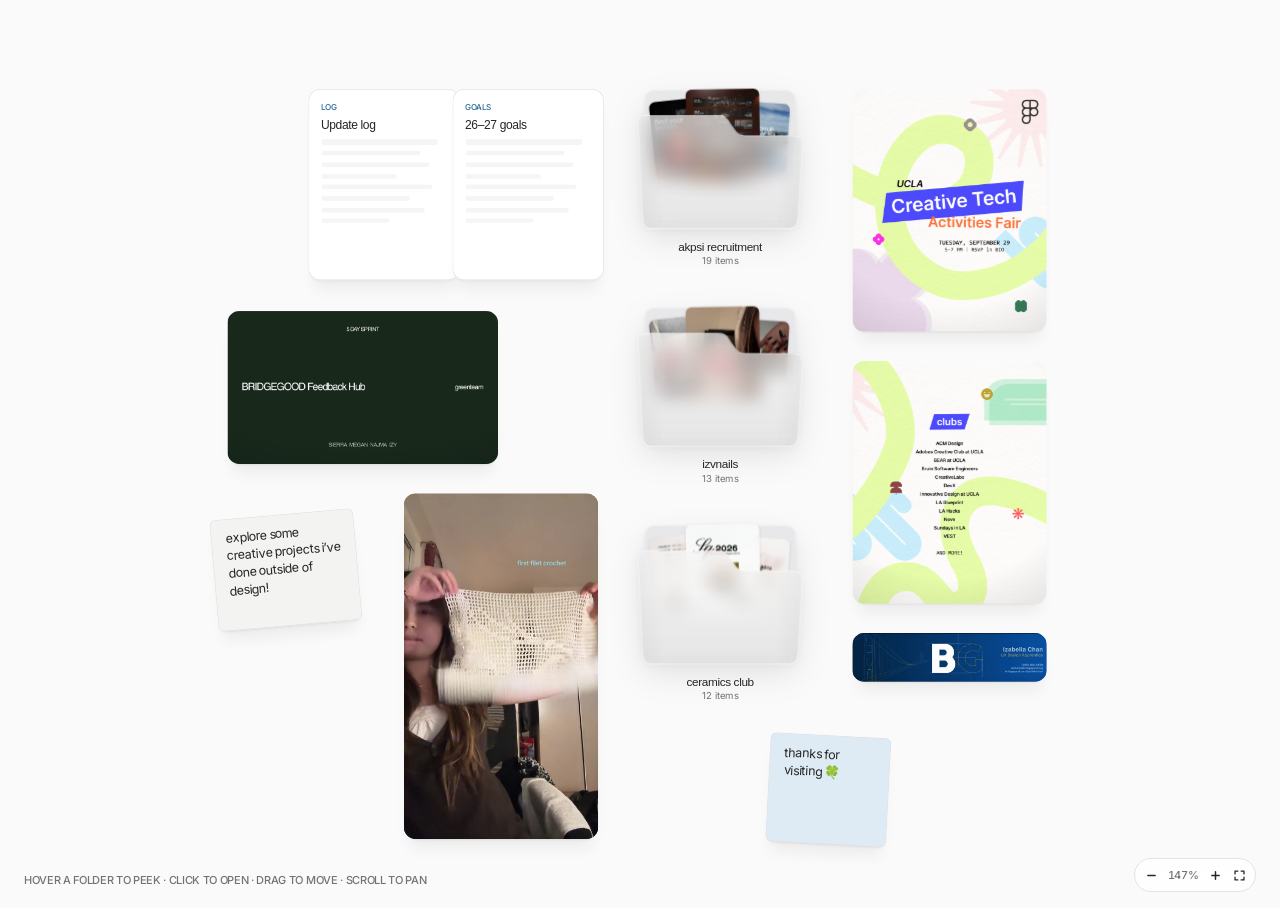
==== playground/index.html @ 8516d8b4 "Rebuild portfolio as a static site Replaces the early Framer export with the current site that's liv" ====
<!doctype html>
<html lang="en">
<head>
<script>if (new URLSearchParams(location.search).has('embed')) document.documentElement.classList.add('embed');</script>
<meta charset="utf-8">
<meta name="viewport" content="width=device-width, initial-scale=1">
<title>izabella chan</title>
<meta name="claude:viewport-fit-sides" content="cover">
<link rel="preconnect" href="https://fonts.googleapis.com">
<link rel="preconnect" href="https://fonts.gstatic.com" crossorigin>
<link rel="stylesheet" href="https://fonts.googleapis.com/css2?family=Inter:wght@400;500;700&display=swap">
<style>
/* Styled with the izy design system: tokens below mirror izy's tokens.json. */
/* Layout: one full-window app. Layers stack: canvas → folder board → detail / document. Chrome floats on top. */
:root{
  /* izy colour tokens */
  --canvas:#FAFAFA; --surface:#FFFFFF; --surface-sunken:#F5F5F5; --surface-tag:#F3F3F1; --surface-inverse:#343434;
  --line-c:#E2E2E2; --line-strong:#8C8C8C;
  --text-strong:#262626; --text:#656565; --text-muted:#737373; --text-on-inverse:#FFFFFF;
  --accent-c:#6BADDB; --accent-tint-solid:#DFEBF4; --accent-text:#276A9B; --focus:#276A9B;
  /* izy spacing & radius */
  --radius-xs:4px; --radius-sm:8px; --radius-md:12px; --radius-lg:20px; --radius-full:999px;
  /* izy shadows */
  --shadow-sm:0 1px 2px 0 rgba(0,0,0,.25);
  --shadow-float:0 0.6px 0.6px -1.25px rgba(0,0,0,.18),0 2.29px 2.29px -2.5px rgba(0,0,0,.16),0 10px 10px -3.75px rgba(0,0,0,.06);
  /* izy type families */
  --font-display:"Helvetica Neue",Helvetica,Arial,sans-serif;
  --font-text:Inter,system-ui,-apple-system,"Segoe UI",sans-serif;

  /* the page's own names, now pointing at izy tokens */
  --bg:var(--canvas); --board:var(--canvas); --paper:var(--surface); --ink:var(--text-strong); --muted:var(--text-muted); --line:var(--line-c);
  --detail:var(--surface-sunken); --chrome:rgba(255,255,255,.82); --chrome-line:var(--line-c);
  --pill:var(--surface-inverse); --pill-ink:var(--text-on-inverse); --accent:var(--focus);
  --sticky-pink:var(--accent-tint-solid); --sticky-orange:var(--surface-tag); --sticky-ink:var(--text-strong);
  --shadow:var(--shadow-float);
  --shadow-lift:var(--shadow-sm),var(--shadow-float);
  --f-ui:var(--font-text);
  --f-mono:var(--font-text);
  --f-read:var(--font-text);
}
:root{color-scheme:light}

html,body{height:100%}
body{background:var(--bg);color:var(--ink);font-family:var(--f-ui);overflow:hidden;-webkit-font-smoothing:antialiased;letter-spacing:-0.03em}
button{font:inherit;letter-spacing:-0.03em;color:inherit;background:none;border:0;padding:0;cursor:pointer}
:focus-visible{outline:2px solid var(--focus);outline-offset:2px}
#app{position:relative;height:100%;overflow:hidden;user-select:none;-webkit-user-select:none}
.layer{position:absolute;inset:0;transition:opacity .38s cubic-bezier(.22,1,.36,1),transform .5s cubic-bezier(.22,1,.36,1),filter .38s}
.layer.recede{opacity:0;transform:scale(.985);pointer-events:none}
.layer.zoomed{opacity:0;transform:scale(1.06);filter:blur(2px);pointer-events:none}

/* ---------- Chrome ---------- */
.chrome{position:absolute;z-index:60;top:calc(16px + env(safe-area-inset-top,0px));left:max(16px,env(safe-area-inset-left,0px));display:flex;align-items:center;gap:8px;pointer-events:none}
.chrome > *{pointer-events:auto}
.back{width:0;height:32px;border-radius:var(--radius-full);background:var(--chrome);border:.5px solid var(--chrome-line);display:grid;place-items:center;opacity:0;overflow:hidden;transition:width .35s cubic-bezier(.22,1,.36,1),opacity .25s,margin .35s;backdrop-filter:blur(10px);-webkit-backdrop-filter:blur(10px);margin-right:-8px}
.back.on{width:32px;opacity:1;margin-right:0}
.back svg{width:14px;height:14px;flex:none}
.crumbs{height:32px;display:flex;align-items:center;gap:8px;padding:0 12px;border-radius:var(--radius-full);background:var(--chrome);border:.5px solid var(--chrome-line);backdrop-filter:blur(10px);-webkit-backdrop-filter:blur(10px);font:500 12px/1.3 var(--font-text);letter-spacing:-0.03em;color:var(--muted);white-space:nowrap;max-width:calc(100vw - 120px);overflow:hidden}
.crumbs[hidden]{display:none}
.crumbs b{color:var(--ink);font-weight:500}
.crumbs .crumb{letter-spacing:-0.03em;color:var(--muted);padding:2px 4px;margin:0 -4px;border-radius:var(--radius-full);cursor:pointer}
.crumbs .crumb:hover{color:var(--ink);background:var(--surface-sunken)}
.crumbs i{font-style:normal;opacity:.5}
.tag{position:absolute;z-index:60;top:calc(16px + env(safe-area-inset-top,0px));right:max(16px,env(safe-area-inset-right,0px));height:24px;padding:0 12px;display:flex;align-items:center;border-radius:var(--radius-full);background:var(--chrome);border:.5px solid var(--chrome-line);font:500 11px/1.2 var(--font-text);letter-spacing:-0.03em;text-transform:uppercase;color:var(--accent-text);transition:opacity .3s,transform .4s cubic-bezier(.22,1,.36,1)}
.tag.off{opacity:0;transform:translateY(-6px)}
.tag{display:none}

/* ---------- Canvas ---------- */
#canvas{z-index:1;cursor:default;touch-action:none;background:var(--bg)}
#canvas.panning{cursor:grabbing}
#world{position:absolute;left:0;top:0;transform-origin:0 0}
.item{position:absolute;cursor:pointer;transition:opacity .3s,filter .3s}
.item > .body{width:100%;height:100%;transition:transform .35s cubic-bezier(.22,1,.36,1),box-shadow .35s}
.item:hover > .body{transform:translateY(-2px)}
.item.dim{opacity:.28;filter:saturate(.4)}
.item.dragging{z-index:20;cursor:grabbing}
.item.dragging > .body{transform:scale(1.04);box-shadow:var(--shadow-lift)}

.sticky .body{padding:8px 10px;font:400 8.5px/1.4 var(--font-text);color:var(--sticky-ink);box-shadow:var(--shadow), inset 0 0 0 .5px var(--line);border-radius:var(--radius-xs);outline:none;overflow:hidden;letter-spacing:-0.03em}
.sticky.pink .body{background:var(--sticky-pink)}
.sticky.orange .body{background:var(--sticky-orange)}
.sticky .body[contenteditable="true"]{cursor:text;user-select:text;-webkit-user-select:text;box-shadow:0 0 0 2px var(--focus),var(--shadow)}

.doccard{background:var(--paper);border-radius:var(--radius-sm);box-shadow:var(--shadow), inset 0 0 0 .5px var(--line);padding:.9em .85em;display:flex;flex-direction:column;gap:.45em;overflow:hidden}
.doccard .k{font:500 .55em/1.2 var(--font-text);letter-spacing:-0.03em;text-transform:uppercase;color:var(--accent-text)}
.doccard .t{font:400 .82em/1.2 var(--font-display);letter-spacing:-.02em;color:var(--text-strong)}
.doccard .ln{height:.32em;border-radius:1px;background:var(--surface-sunken)}
.item.doc{font-size:10px}

.artbox{position:relative;overflow:hidden;border-radius:var(--radius-sm);box-shadow:var(--shadow)}
.artbox::after{content:"";position:absolute;inset:0;background:radial-gradient(120% 90% at 50% 40%,transparent 55%,rgba(0,0,0,.18));pointer-events:none}
.artbox .fn{position:absolute;left:6px;bottom:5px;z-index:1;font:500 8px/1 var(--font-text);color:rgba(255,255,255,.9);letter-spacing:-0.03em;opacity:0;transition:opacity .25s;text-shadow:0 1px 2px rgba(0,0,0,.4)}
.artbox:hover .fn{opacity:1}
.artbox video{position:absolute;inset:0;width:100%;height:100%;object-fit:cover;display:block}
.d-img video{z-index:2}
.artbox.ph::after{display:none}
.artbox.ph{box-shadow:var(--shadow), inset 0 0 0 .5px var(--line)}
.artbox.ph .fn{opacity:1;color:var(--text-muted);text-shadow:none;font-size:11px;left:12px;bottom:10px}

/* Folder = the reference glass folder, in light grey: back panel, three papers, frosted front with a tab on the left; name underneath */
.folder{--folder-back:#E8E8EA;--folder-glass:rgba(247,247,248,.55)}
.folder .body{position:relative}
.folder .f-icon{position:absolute;left:0;top:0;width:112px;height:95px;filter:drop-shadow(0 8px 10px rgba(0,0,0,.10)) drop-shadow(0 1px 2px rgba(0,0,0,.06))}
.folder .f-back{position:absolute;left:5px;width:102px;top:1px;height:88px;border-radius:6px;background:var(--folder-back)}
.folder .f-paper{position:absolute;border-radius:4px;transition:transform .45s cubic-bezier(.34,1.4,.64,1),translate .45s cubic-bezier(.34,1.4,.64,1)}
.folder .f-sheet{background:#fff linear-gradient(#DADADA,#DADADA) 7px 9px/62% 4px no-repeat;box-shadow:0 1px 2px rgba(0,0,0,.06)}
.folder .f-sheet::after{content:"";position:absolute;left:7px;right:9px;top:20px;height:26px;background:repeating-linear-gradient(#E4E4E4 0 2px,transparent 2px 6px)}
.folder .s1{left:10px;top:7px;width:42px;height:68px;transform:rotate(-6deg)}
.folder .s2{left:33px;top:0;width:50px;height:74px;transform:rotate(-1deg)}
.folder .s3{left:64px;top:9px;width:38px;height:66px;transform:rotate(4deg)}
.folder .f-photo{box-shadow:0 1px 2px rgba(0,0,0,.12)}
.folder .f-front{position:absolute;left:0;top:18px;width:112px;height:77px;background:linear-gradient(90deg,rgba(0,0,0,.04),transparent 16%,transparent 84%,rgba(0,0,0,.04)),linear-gradient(180deg,rgba(255,255,255,.28),transparent 35%,rgba(0,0,0,.05)),var(--folder-glass);-webkit-backdrop-filter:blur(6px);backdrop-filter:blur(6px);clip-path:path('M5 0H55C59 0 61 2 63 6L66 10C68 13 70 14 74 14H106Q112 14 112 20L109 71Q108.6 77 103 77H9Q3.6 77 3.3 71L0 6Q0 0 5 0Z')}
.folder .f-edge{position:absolute;left:0;top:18px;width:112px;height:77px;pointer-events:none;overflow:visible}
.folder .f-name{position:absolute;left:-8px;right:-8px;top:103px;text-align:center;font:500 8px/1.25 var(--font-text);letter-spacing:-0.03em;color:var(--text-strong)}
.folder .f-sub{display:block;font-weight:400;font-size:6.5px;color:var(--text-muted)}
.folder:hover .f-paper,.folder.open .f-paper{translate:0 -5px}
.folder:hover .s2,.folder.open .s2{translate:0 -8px}
/* front flap tips forward from its bottom edge */
.folder .f-front,.folder .f-edge{transform-origin:50% 100%;transform:perspective(220px) rotateX(0deg);transition:transform .45s cubic-bezier(.34,1.3,.64,1)}
.folder:hover .f-front,.folder:hover .f-edge,.folder.open .f-front,.folder.open .f-edge{transform:perspective(220px) rotateX(-16deg)}

#fan{position:absolute;left:0;top:0;pointer-events:none}
.fan-item{position:absolute;pointer-events:auto;cursor:pointer}
.fan-item.doc{font-size:7.5px}
.notecard{background:var(--paper);border-radius:var(--radius-sm);box-shadow:var(--shadow), inset 0 0 0 .5px var(--line);padding:.7em .75em;font:400 .72em/1.4 var(--font-text);color:var(--text);display:flex;gap:.5em;overflow:hidden;letter-spacing:-0.03em}
.notecard::before{content:"";flex:none;width:.5em;height:.5em;border-radius:50%;background:var(--accent-c);margin-top:.3em}
.fan-item.note{font-size:9px}

.ctl{position:absolute;z-index:5;right:max(16px,env(safe-area-inset-right,0px));bottom:calc(16px + env(safe-area-inset-bottom,0px));display:flex;gap:8px;transition:opacity .3s,transform .4s cubic-bezier(.22,1,.36,1)}
.ctl.off{opacity:0;transform:translateY(10px);pointer-events:none}
.ctl .grp{display:flex;align-items:center;height:32px;border-radius:var(--radius-full);background:var(--chrome);border:.5px solid var(--chrome-line);backdrop-filter:blur(10px);-webkit-backdrop-filter:blur(10px);padding:0 4px}
.ctl button{height:24px;min-width:24px;border-radius:var(--radius-full);display:grid;place-items:center;font-size:12px;color:var(--ink)}
.ctl button:hover{background:var(--surface-sunken)}
.ctl .pct{font:500 11px/1 var(--font-text);font-variant-numeric:tabular-nums;min-width:40px;text-align:center;color:var(--muted);letter-spacing:-0.03em}
.ctl svg{width:13px;height:13px}
.hint{position:absolute;z-index:5;left:max(16px,env(safe-area-inset-left,0px));bottom:calc(20px + env(safe-area-inset-bottom,0px));font:500 11px/1.4 var(--font-text);color:var(--text-muted);letter-spacing:-0.03em;text-transform:uppercase;transition:opacity .3s;max-width:calc(100% - 200px)}
.hint.off{opacity:0}
#bfName{font-family:var(--font-text);color:var(--accent-text);visibility:hidden;letter-spacing:-0.03em}

/* ---------- Board ---------- */
#board{z-index:2;background:transparent}
#board.solid{background:var(--board)}
.board-scroll{position:absolute;inset:0;overflow-y:auto;overflow-x:hidden;padding:64px max(16px,env(safe-area-inset-right,0px)) 72px max(16px,env(safe-area-inset-left,0px))}
.board-grid{max-width:1060px;margin:0 auto;columns:150px;column-gap:16px}
.tile{break-inside:avoid;margin-bottom:16px;cursor:pointer;transform-origin:0 0}
.board-grid.pinned{columns:auto;display:flex;gap:16px;align-items:flex-start}
.bcol{flex:1 1 0;min-width:0}
.tile.img .artbox{width:100%;border-radius:var(--radius-md);transition:transform .35s cubic-bezier(.22,1,.36,1),box-shadow .35s}
.tile.img:hover .artbox{transform:translateY(-3px);box-shadow:var(--shadow-lift)}
.tile.doc .doccard{font-size:14px;aspect-ratio:3/4;border-radius:var(--radius-md);transition:transform .35s cubic-bezier(.22,1,.36,1),box-shadow .35s}
.tile.doc:hover .doccard{transform:translateY(-3px);box-shadow:var(--shadow-lift)}
.tile.note{font-size:15px;cursor:default}
.board-foot{position:absolute;left:0;right:0;bottom:0;display:flex;justify-content:space-between;gap:12px;padding:0 max(16px,env(safe-area-inset-right,0px)) calc(16px + env(safe-area-inset-bottom,0px)) max(16px,env(safe-area-inset-left,0px));font:500 11px/1.2 var(--font-text);letter-spacing:-0.03em;text-transform:uppercase;color:var(--muted);pointer-events:none}

/* ---------- Detail ---------- */
#detail,#doc{z-index:3}
#detail .bg{position:absolute;inset:0;background:var(--detail)}
.d-wrap{position:absolute;inset:0;overflow:auto;display:flex;justify-content:center;padding:80px max(16px,env(safe-area-inset-right,0px)) 120px max(16px,env(safe-area-inset-left,0px))}
.d-grid{display:grid;grid-template-columns:28px auto 200px;column-gap:32px;row-gap:24px;align-items:start;margin:auto 0}
.d-sw{grid-column:1;grid-row:1;display:flex;flex-direction:column;gap:12px;padding-top:2px}
.sw{width:24px;height:24px;border-radius:50%;box-shadow:inset 0 0 0 1px rgba(0,0,0,.08);transition:transform .25s cubic-bezier(.34,1.5,.64,1)}
.sw:hover{transform:scale(1.18)}
.d-img{grid-column:2;grid-row:1;border-radius:var(--radius-md);transition:transform .45s cubic-bezier(.22,1,.36,1);cursor:zoom-in}
.d-img.zoom{transform:scale(1.35);cursor:zoom-out;z-index:2}
.d-meta{grid-column:3;grid-row:1;display:flex;flex-direction:column;gap:12px;padding-top:2px}
.d-meta .l{font:500 11px/1.2 var(--font-text);letter-spacing:-0.03em;text-transform:uppercase;color:var(--accent-text);margin-bottom:4px}
.d-meta .v{font:400 12px/1.2 var(--font-text);font-variant-numeric:tabular-nums;color:var(--text);letter-spacing:-0.03em}
.d-text{grid-column:2;grid-row:2;font:400 16px/1.5 var(--font-display);color:var(--text);text-wrap:pretty}
.d-bar{position:absolute;left:50%;bottom:calc(24px + env(safe-area-inset-bottom,0px));transform:translateX(-50%);display:flex;gap:4px;padding:4px;border-radius:var(--radius-lg);background:var(--pill);color:var(--pill-ink);box-shadow:var(--shadow-sm),var(--shadow-float)}
.d-bar button{width:36px;height:32px;border-radius:var(--radius-full);display:grid;place-items:center}
.d-bar button:hover{background:rgba(255,255,255,.12)}
.d-bar button.on{background:rgba(255,255,255,.18)}
.d-bar svg{width:15px;height:15px}

/* ---------- Document ---------- */
#doc .sheet-bg{position:absolute;inset:0;background:var(--paper)}
.doc-scroll{position:absolute;inset:0;overflow-y:auto;padding:80px max(24px,env(safe-area-inset-right,0px)) 80px max(24px,env(safe-area-inset-left,0px));user-select:text;-webkit-user-select:text}
.doc-inner{max-width:560px;margin:0 auto}
.doc-inner.wide{max-width:960px}
.doc-slide{display:block;width:100%;height:auto;margin:0 0 16px;border-radius:var(--radius-sm);box-shadow:inset 0 0 0 .5px var(--line)}
.doc-inner h1{font:400 clamp(26px,3.5vw,32px)/1.2 var(--font-display);letter-spacing:-.04em;color:var(--text-strong);margin:0 0 12px;text-wrap:balance}
.doc-inner .intro{font:400 16px/1.5 var(--font-display);color:var(--text);max-width:62ch;margin:0 0 32px}
.doc-inner h3{font:400 20px/1.3 var(--font-display);letter-spacing:-.02em;color:var(--text-strong);margin:32px 0 12px}
.doc-inner p{font:400 14px/1.5 var(--font-text);color:var(--text);margin:0 0 12px;max-width:62ch;letter-spacing:-0.03em}
.checks{list-style:none;margin:0;padding:0;display:flex;flex-direction:column;gap:4px}
.checks li{display:flex;align-items:center;gap:12px;font:400 14px/1.5 var(--font-text);color:var(--text);cursor:default;padding:2px 0;letter-spacing:-0.03em}
.cb{flex:none;width:16px;height:16px;border-radius:var(--radius-xs);border:.75px solid var(--line-strong);display:grid;place-items:center;transition:background .2s,border-color .2s}
.cb svg{width:10px;height:10px;stroke:var(--paper);stroke-dasharray:14;stroke-dashoffset:14;transition:stroke-dashoffset .28s .05s cubic-bezier(.22,1,.36,1)}
.checks li.done .cb{background:var(--accent-text);border-color:var(--accent-text)}
.checks li.done .cb svg{stroke-dashoffset:0}
.checks .tx{background:linear-gradient(currentColor,currentColor) 0 55%/0 1px no-repeat;transition:background-size .3s cubic-bezier(.22,1,.36,1),color .3s}
.checks li.done .tx{background-size:100% 1px;color:var(--muted)}
.amt{display:flex;justify-content:space-between;gap:16px;font:400 14px/1.5 var(--font-text);color:var(--text);padding:4px 0;border-bottom:.5px solid var(--line);letter-spacing:-0.03em}
.amt span:last-child{font:500 14px/1.5 var(--font-text);font-variant-numeric:tabular-nums;color:var(--text-strong);letter-spacing:-0.03em}
.doc-meta{font:500 11px/1.2 var(--font-text);letter-spacing:-0.03em;text-transform:uppercase;color:var(--accent-text);margin-bottom:16px}

.fly{position:fixed;z-index:50;pointer-events:none;border-radius:var(--radius-sm);overflow:hidden}
.toast{position:absolute;z-index:70;left:50%;bottom:calc(80px + env(safe-area-inset-bottom,0px));transform:translate(-50%,10px);background:var(--pill);color:var(--pill-ink);font:500 12px/1.3 var(--font-text);letter-spacing:-0.03em;padding:8px 12px;border-radius:var(--radius-full);opacity:0;transition:opacity .25s,transform .35s cubic-bezier(.22,1,.36,1);pointer-events:none;white-space:nowrap}
.toast.on{opacity:1;transform:translate(-50%,0)}


/* ---------- Update log: dot log ---------- */
.dl-page{max-width:640px;margin:0 auto;text-align:left}
.dl{background:var(--surface);border-radius:var(--radius-lg);box-shadow:inset 0 0 0 .5px var(--line);padding:24px 28px;margin-top:16px;max-width:640px;display:grid;grid-template-columns:auto minmax(220px,1fr);gap:32px;align-items:stretch}
.dl-eyebrow{font:500 12px/1.2 var(--font-text);letter-spacing:-0.03em;text-transform:uppercase;color:var(--text-strong)}
.dl-big{display:flex;align-items:baseline;gap:8px;margin:6px 0 20px}
.dl-big b{font:500 60px/0.95 var(--font-display);letter-spacing:-.05em;color:var(--text-strong)}
.dl-big span{font:400 16px/1 var(--font-display);letter-spacing:-.03em;color:var(--text)}
.dl-grid{display:flex;flex-direction:column;gap:16px}
.dl-month{display:grid;grid-template-columns:40px 1fr;align-items:start}
.dl-label{font:500 13px/13px var(--font-display);letter-spacing:-.01em;text-transform:uppercase;color:var(--text-muted)}
.dl-month.cur .dl-label{color:var(--text-strong)}
.dl-dots{display:grid;grid-template-columns:repeat(14,13px);gap:6px 6px}
.dl-dot{width:9px;height:9px;margin:2px;border-radius:50%;background:#D9D9D9;display:block;padding:0;border:0}
.dl-dot.future{background:transparent;box-shadow:inset 0 0 0 1px #C8C8C8}
.dl-dot.on-day{background:var(--accent-c);cursor:pointer;transition:transform .15s,box-shadow .15s}
.dl-dot.on-day:hover{transform:scale(1.25)}
.dl-dot.on-day.on{background:var(--accent-text);box-shadow:0 0 0 2px var(--accent-tint-solid)}
.dl-dot:focus-visible{outline:2px solid var(--accent-text);outline-offset:2px}
.dl-detail{padding-left:32px;border-left:.5px solid var(--line);align-self:stretch;display:flex;flex-direction:column;justify-content:center}
.dl-d-top{display:flex;align-items:center;gap:8px;margin-bottom:8px}
.dl-d-date{font:500 11px/1.2 var(--font-text);letter-spacing:-0.03em;text-transform:uppercase;color:var(--text-muted)}
.dl-d-tag{font:500 11px/1 var(--font-text);color:var(--accent-text);background:var(--accent-tint-solid);border-radius:var(--radius-xs);padding:4px 6px;letter-spacing:-0.03em}
.dl-d-title{font:400 20px/1.3 var(--font-display);letter-spacing:-.03em;color:var(--text-strong)}
.dl-d-list{margin:8px 0 0 !important;padding:0 0 0 18px !important;display:flex;flex-direction:column;gap:8px}
.dl-d-list li{font:400 16px/1.4 var(--font-display);letter-spacing:-.02em;color:var(--text-strong);padding-left:2px}
.dl-d-list li::marker{color:var(--accent-c)}
.dl-d-note{margin:6px 0 0 !important;font:400 14px/1.5 var(--font-text) !important;color:var(--text) !important;letter-spacing:-0.03em}
.log-sample{margin-top:16px !important;font:400 12px/1.4 var(--font-text) !important;color:var(--muted) !important;letter-spacing:-0.03em}
@media (max-width:820px){.dl{grid-template-columns:1fr}.dl-detail{padding:20px 0 0;border-left:0;border-top:.5px solid var(--line)}}
@media (max-width:560px){.dl{padding:20px}.dl-big b{font-size:52px}}
@media (max-width:720px){
  .d-grid{grid-template-columns:auto;justify-items:center;row-gap:16px}
  .d-img{grid-column:1;grid-row:1}
  .d-sw{grid-column:1;grid-row:2;flex-direction:row}
  .d-text{grid-column:1;grid-row:3}
  .d-meta{grid-column:1;grid-row:4;display:grid;grid-template-columns:1fr 1fr;width:100%;gap:16px}
  .hint{display:none}
}
/* titles: Helvetica at -3% letter spacing. Everything else (body, labels, notes, UI) stays Inter */
.doccard .t,.doc-inner h1,.doc-inner h3,.folder .f-name{font-family:var(--font-display);letter-spacing:-.03em}
.folder .f-sub{font-family:var(--font-text);letter-spacing:-0.03em}
.doc-inner .intro,.d-text{font-family:var(--font-text);letter-spacing:-0.03em}
@media (prefers-reduced-motion:reduce){*{transition-duration:.01ms!important}}
/* Embedded in the site's Play page (play.html loads this with ?embed): white to match the panel */
html.embed{--bg:#FFFFFF;--board:#FFFFFF}
</style>
<style>
/* Cursor: gray dot (--text #656565 at 30% opacity) */
html,html *{cursor:url("data:image/svg+xml,%3Csvg xmlns=%27http://www.w3.org/2000/svg%27 width=%2712%27 height=%2712%27%3E%3Ccircle cx=%276%27 cy=%276%27 r=%276%27 fill=%27%23656565%27 fill-opacity=%27.3%27/%3E%3C/svg%3E") 6 6,auto !important}
</style>

<div id="app">
  <div class="chrome">
    <button class="back" id="back" aria-label="Back"><svg viewBox="0 0 16 16" fill="none" stroke="currentColor" stroke-width="1.8" stroke-linecap="round" stroke-linejoin="round"><path d="M10 3 5 8l5 5"/></svg></button>
    <div class="crumbs" id="crumbs"></div>
  </div>
  <div class="tag off" id="tag"></div>

  <main id="canvas" class="layer"><div id="world"><div id="fan"></div></div></main>
  <div class="hint" id="hint">Hover a folder to peek · click to open · drag to move · scroll to pan</div>
  <div class="ctl" id="ctl">
    <div class="grp">
      <button id="zout" aria-label="Zoom out"><svg viewBox="0 0 16 16" fill="none" stroke="currentColor" stroke-width="1.8" stroke-linecap="round"><path d="M3.5 8h9"/></svg></button>
      <span class="pct" id="pct">100%</span>
      <button id="zin" aria-label="Zoom in"><svg viewBox="0 0 16 16" fill="none" stroke="currentColor" stroke-width="1.8" stroke-linecap="round"><path d="M3.5 8h9M8 3.5v9"/></svg></button>
      <button id="fit" aria-label="Fit to screen"><svg viewBox="0 0 16 16" fill="none" stroke="currentColor" stroke-width="1.6" stroke-linecap="round" stroke-linejoin="round"><path d="M2.5 6V2.5H6M10 2.5h3.5V6M13.5 10v3.5H10M6 13.5H2.5V10"/></svg></button>
    </div>
  </div>

  <section id="board" class="layer" hidden>
    <div class="board-scroll" id="boardScroll"><div class="board-grid" id="boardGrid"></div></div>
    <div class="board-foot"><span id="bfName"></span><span id="bfCount"></span></div>
  </section>

  <section id="detail" class="layer" hidden>
    <div class="bg" id="dBg"></div>
    <div class="d-wrap">
      <div class="d-grid">
        <div class="d-sw" id="dSw"></div>
        <div class="d-img artbox" id="dImg"></div>
        <div class="d-meta" id="dMeta"></div>
        <div class="d-text" id="dText"></div>
      </div>
    </div>
    <div class="d-bar" id="dBar">
      <button id="bZoom" aria-label="Zoom image" title="Zoom"><svg viewBox="0 0 16 16" fill="none" stroke="currentColor" stroke-width="1.6" stroke-linecap="round"><circle cx="7" cy="7" r="4.2"/><path d="m10.2 10.2 3.3 3.3M7 5v4M5 7h4"/></svg></button>
      <button id="bPrev" aria-label="Previous slide" title="Previous slide" hidden><svg viewBox="0 0 16 16" fill="none" stroke="currentColor" stroke-width="1.6" stroke-linecap="round" stroke-linejoin="round"><path d="M10 3 5 8l5 5"/></svg></button>
      <button id="bNext" aria-label="Next slide" title="Next slide" hidden><svg viewBox="0 0 16 16" fill="none" stroke="currentColor" stroke-width="1.6" stroke-linecap="round" stroke-linejoin="round"><path d="m6 3 5 5-5 5"/></svg></button>
      <button id="bInfo" class="on" aria-label="Toggle details" title="Details"><svg viewBox="0 0 16 16" fill="none" stroke="currentColor" stroke-width="1.6" stroke-linecap="round"><circle cx="8" cy="8" r="5.8"/><path d="M8 7.3v3.6M8 5.1v.1"/></svg></button>
    </div>
  </section>

  <section id="doc" class="layer" hidden>
    <div class="sheet-bg" id="docBg"></div>
    <div class="doc-scroll" id="docScroll"><div class="doc-inner" id="docInner"></div></div>
  </section>

  <div class="toast" id="toast"></div>
</div>

<script src="../updates/log.js"></script>
<script>
(() => {
const $ = id => document.getElementById(id);
const RM = matchMedia('(prefers-reduced-motion: reduce)').matches;
const T = ms => RM ? 1 : ms;
const EASE = 'cubic-bezier(.22,1,.36,1)';
const SPRING = 'cubic-bezier(.34,1.42,.64,1)';
const anim = (el, kf, o = {}) => el.animate(kf, {duration: T(o.d ?? 460), delay: RM ? 0 : (o.delay || 0), easing: o.e || EASE, fill: 'both'});
const el = (tag, cls, html) => { const e = document.createElement(tag); if (cls) e.className = cls; if (html != null) e.innerHTML = html; return e; };
const app = $('app'), canvas = $('canvas'), world = $('world'), fanEl = $('fan');

/* ---------------- Data (placeholder art, no photos) ---------------- */
const P = {
  terracotta:['#E8684A','#9C3F2B','#5A3A2E','#2B2220'], oak:['#C98A4F','#7A4B2A','#3E5A4A','#1F2622'],
  pergola:['#EDE6DA','#B9A58C','#6B5A4A','#2A2522'], slate:['#B8BCBF','#7D8287','#3B3F44','#151719'],
  walnut:['#6E3B2A','#3A201A','#C9B8A6','#1A1210'], stair:['#DAD9D5','#9A9A96','#575754','#232323'],
  brass:['#C9A35B','#8A6A35','#E9E1D2','#2E2A24'], sage:['#A9B7A0','#6C7D66','#E4E2D8','#2F362C'],
  clay:['#D9A07A','#A86B4B','#F0E3D3','#4A2E22'], ink:['#2E3440','#4C566A','#D8DEE9','#0F1115']
};
function art(p, v){
  const [a,b,c,d] = p;
  switch (v % 5){
    case 0: return `radial-gradient(55% 40% at 50% 64%, ${b} 0 97%, transparent 100%), linear-gradient(180deg, ${a} 0 56%, ${c} 56% 100%)`;
    case 1: return `linear-gradient(90deg, ${d} 0 16%, transparent 16% 84%, ${d} 84%), linear-gradient(180deg, ${a} 0 42%, ${b} 42% 72%, ${c} 72%)`;
    case 2: return `repeating-linear-gradient(118deg, transparent 0 16px, ${b}cc 16px 24px), linear-gradient(200deg, ${a}, ${c})`;
    case 3: return `radial-gradient(circle at 70% 30%, ${a} 0 17%, transparent 18%), linear-gradient(160deg, ${b} 0 52%, ${c} 52% 100%)`;
    default: return `linear-gradient(180deg, ${a} 0 30%, transparent 30%), conic-gradient(from 210deg at 32% 72%, ${b}, ${c}, ${d}, ${b})`;
  }
}
const RATIOS = [[3,4],[4,5],[2,3],[1,1],[3,4],[4,3]];
const CAPTIONS = [
  'Morning light through the pergola slats. Keep the floor tone warm and pair it with the clay tiles from the kitchen board.',
  'The chair proportions are right: low back, round seat. Look for something similar in oiled oak rather than lacquer.',
  'This wall colour reads grey in the photo but is closer to a warm stone in person. Sample before ordering.',
  'Dark timber against a pale wall. Good reference for the hallway bench and the coat hooks above it.',
  'Terracotta with a white geometric border. Use only on the splashback so the floor stays quiet.',
  'A single matte-black sconce on a plain wall. Fewer fittings, better placed.'
];
const NOTES = ['Ask Marta about tile lead time','Warmer bulbs, 2700K','Alcove is 86 cm wide','Oak or walnut?','Return the grey rug','Check door clearance for sofa','Linen, not velvet','Order samples Friday'];

const DOCS = {
  need: {title:'Things I need', kind:'Checklist', intro:'Everything still to buy or source before move-in. Tick items off as they arrive.',
    sections:[
      {h:'Living room', checks:['Sofa / sectional','Accent chairs','Coffee table','Side tables','Media console','Area rug','Floor lamp','Table lamps','Shelving or bookcase','Wall art','Throw pillows','Curtains','Plant stands'], done:[0,5]},
      {h:'Dining room', checks:['Dining table','Dining chairs','Sideboard','Pendant light','Table linen'], done:[3]},
      {h:'Kitchen', checks:['Bar stools','Cabinet hardware','Open shelving brackets','Runner rug','Fruit bowl','Pendant over island'], done:[]}
    ]},
  brief: LOG,  /* shared with /updates, edit ../updates/log.js */
  paint: {title:'Paint & finishes', kind:'Spec', intro:'Shortlist for each room. Samples go on the north wall and get checked at 9 am and 5 pm.',
    sections:[
      {h:'Walls', checks:['Living room: warm limewash, three samples','Kitchen: off-white eggshell','Hallway: stone, one shade darker'], done:[0]},
      {h:'Joinery', checks:['Oiled oak, no stain','Black steel handles'], done:[]}
    ]},
  trades: {title:'Contractors', kind:'Tracker', intro:'Who is doing what, and what each of them is waiting on from us.',
    sections:[
      {h:'This week', checks:['Electrician: confirm pendant positions','Tiler: lead time on terracotta','Joiner: quote for window seat','Plasterer: book second visit'], done:[1]}
    ]},
  budget: {title:'Budget', kind:'Sheet', intro:'Working numbers. Contingency stays at 10% until the floors are done.',
    sections:[{h:'By area', amounts:[['Furniture','$8,400'],['Lighting','$2,150'],['Tiles & stone','$3,900'],['Paint & finishes','$1,120'],['Joinery','$6,700'],['Contingency','$2,230']]}]},
  akpsi: {title:'DOMs To-Dos', kind:'Checklist', intro:'Make sure to complete all tasks and stay on top of it. Feel free to ask previous DOMs for help.',
    sections:[
      {h:'Before Winter Qtr/Summer', checks:['Take headshots for new class','Update headshots on website','Post crossing of new class on Insta','Split new class into committees','Rush presentation with new class','Set up rush points spreadsheet'], done:[0,1,2,3,4,5]},
      {h:'During Winter Qtr/Summer', checks:['Theme','Budget','Plan out posting schedule','Email sponsorships','Start making graphics for everything','Brainstorm t-shirt ideas'], done:[0,1,2,3,4,5]},
      {h:'One Month Before Fall/Spring', checks:['Book rooms (Info, Social, Pro, Coffee)','Order shirts','Order flyers'], done:[0,1,2]},
      {h:'Two Weeks Before Fall/Spring', checks:['Order rush supplies (ESP FOR EAF)','Finish rush presentations'], done:[0,1]},
      {h:'3 Days Before Final Interviews', checks:['Book YRL Rooms'], done:[0]}
    ]},
  ceramicsEmails: {title:'Email Schedule', kind:'Checklist', intro:'',
    sections:[{h:'', checks:['FQ 2026 HB1 Reminder','FQ 2026 HB1 Day Of','FQ 2026 HB1 Recap','FQ 2026 HB2 Reminder','FQ 2026 HB2 Day Of','FQ 2026 HB2 Recap','FQ 2026 GW1 Reminder','FQ 2026 GW1 Day Of','FQ 2026 GW1 Recap','FQ 2026 GW2 Reminder','FQ 2026 GW2 Day Of','FQ 2026 GW2 Recap','FQ 2026 Collection Reminder','FQ 2026 Collection Day Of','FQ 2026 Collection Recap'], done:[0,1,2,3,4,5]}]},
  ceramicsTemplates: {title:'Email Templates', kind:'Templates', intro:'', sections:[{"h": "Reminder", "p": ["Hello Fall Quarter 2026 member,", "This is a reminder that our second and last handbuilding workshop of fall quarter is this Wednesday, October 14, from 3:30 pm - 5:30 pm in Kerckhoff Stateroom!", "Directions can be found in our Instagram highlights and will be posted on our story the day of.", "When you come in please check in with one of our secretaries, find a seat, drop off your stuff, and come back up for your clay!", "We can't wait to see you again!"]}, {"h": "Day Of", "p": ["Hello Fall Quarter 2026 member,", "The day is upon us! Today is our Handbuilding 2 Workshop in Kerckhoff Stateroom from 3:30 pm - 5:30 pm!", "Directions on how to get to Kerckhoff Stateroom (KSR) are on our Instagram under highlights and will be posted to our Instagram story day of.", "When you arrive, please check in with one of our secretaries, find a seat, drop off your stuff, and come back up for your clay!", "We can't wait to see you!"]}, {"h": "Recap", "p": ["Hello Fall Quarter 2026 member,", "Thank you so much for coming to our last handbuilding workshop of the fall quarter! We hope you had an awesome time creating your ceramic pieces!", "Our next glaze workshop will be on Wednesday, November 4, from 3:30 pm - 5:30 pm in Kerckhoff Stateroom.", "We can't wait to see you again!"]}]},
  feedbackHub: {title:'BRIDGEGOOD Feedback Hub', kind:'Presentation', intro:'', wide:true, sections:[{h:'', slides:['feedbackhub/slide-01.jpg','feedbackhub/slide-02.jpg','feedbackhub/slide-03.jpg','feedbackhub/slide-04.jpg','feedbackhub/slide-05.jpg','feedbackhub/slide-06.jpg','feedbackhub/slide-07.jpg','feedbackhub/slide-08.jpg','feedbackhub/slide-09.jpg','feedbackhub/slide-10.jpg','feedbackhub/slide-11.jpg','feedbackhub/slide-12.jpg','feedbackhub/slide-13.jpg','feedbackhub/slide-14.jpg','feedbackhub/slide-15.jpg','feedbackhub/slide-16.jpg','feedbackhub/slide-17.jpg','feedbackhub/slide-18.jpg']}]},
  akpsiVideo: {title:'Video script', kind:'Plan', intro:'', pinCol:1,
    sections:[
      {h:'Shots', p:['behind shot of [drummer] doing work on monitor','guy walking w headphones on','muffled jazz','preparing to go to music school','metronome starts playing','gets into room and sets up','picks up drum sticks','first beat','black screen']}
    ]},
  light: {title:'26–27 goals', kind:'Goals', intro:'',
    sections:[{h:'', checks:['secure a summer 2027 internship in nyc','eat good and gym','meet more people in the design community','beat my beli challenge of 150 new restaurants','reach out to more people first','have more fun'], done:[]}]}
};
let docSeq = 0;
const makeDoc = key => { const d = structuredClone(DOCS[key]); d.id = 'd' + (docSeq++); (d.sections||[]).forEach(s => { if (s.checks) s.state = s.checks.map((_, i) => (s.done||[]).includes(i)); }); return d; };

let imgSeq = 2041;
function makeImages(fid, pals, n, offset){
  return Array.from({length:n}, (_, i) => {
    const [w, h] = RATIOS[(i + offset) % RATIOS.length], pal = P[pals[i % pals.length]];
    const no = imgSeq++, px = 3024;
    return {id:`${fid}-i${i}`, w, h, pal, v:(i + offset) % 5, name:`IMG_${no}`, res: w >= h ? `${px} × ${Math.round(px*h/w)}` : `${Math.round(px*w/h)} × ${px}`,
      size: (2.1 + ((no * 37) % 50) / 10).toFixed(1) + ' MB', date: `${String(3 + (no % 24)).padStart(2,'0')} Aug 2026`,
      profile: i % 2 ? 'Display P3' : 'sRGB IEC61966-2.1', caption: CAPTIONS[(i + offset) % CAPTIONS.length]};
  });
}
/* Real images pulled from izabellachan.design/misc */
const FR = 'https://framerusercontent.com/images/';
const folderDefs = [
  {name:'akpsi recruitment', source:'AKPsi UCLA', docs:['akpsi','akpsiVideo'], notes:['Make t-shirts at Makerspace','Ask photographer for headshots','DOM picture'], photos:[{local:'akpsi/find-your-tempo.jpg', w:1080, h:1350, name:'rush flyer front'}, {local:'akpsi/rush-schedule.jpg', w:1080, h:1350, name:'rush flyer back'}, {local:'akpsi/catch-up.jpg', w:1080, h:1350, name:'catch up with akpsi'}, {local:'akpsi/akpets.jpg', w:1080, h:1350, name:'meet akpets'}, {local:'akpsi/womens-day.jpg', w:1080, h:1350, name:'women’s day'}, {local:'akpsi/social-lawn.jpg', w:1600, h:1212, name:'social night'}, {local:'akpsi/social-snacks.jpg', w:1600, h:1212, name:'social night sponsors'}, {local:'akpsi/social-olipop.jpg', w:1600, h:1212, name:'olipop sponsor'}, {local:'akpsi/craft-table.jpg', w:1600, h:1200, name:'making tshirts'}, {local:'akpsi/event-hall.jpg', w:1200, h:1600, name:'info night'}, {local:'akpsi/name-signs.jpg', w:1200, h:1600, name:'DOMs!'}, {local:'akpsi/walk-poster.jpg', video:'akpsi/walk.mp4', w:720, h:1280, name:'pro night directions video'}, {local:'akpsi/teaser-poster.jpg', video:'akpsi/teaser.mp4', w:1280, h:720, name:'teaser video', pinCol:0}, {local:'akpsi/clip-3585.jpg', video:'akpsi/clip-3585.mp4', w:720, h:406, name:'social night sign-in', pinCol:2, pinAt:0}]},
  {name:'izvnails', source:'izvnails', photos:[{local:'nails/nails-1.jpg', video:'nails/nails-1.mp4', w:720, h:1280, name:'nail set 01'}, {local:'nails/nails-5.jpg', video:'nails/nails-5.mp4', w:576, h:1024, name:'nail set 02'}, {local:'nails/photo-1.jpg', w:1440, h:1440, name:'polka dot ladybug set'}, {local:'nails/photo-2.jpg', w:1440, h:1440, name:'plaid set'}, {local:'nails/nails-2.jpg', video:'nails/nails-2.mp4', w:720, h:1280, name:'nail set 03'}, {local:'nails/photo-3.jpg', w:1200, h:1600, name:'burgundy press-ons'}, {local:'nails/photo-4.jpg', w:1200, h:1600, name:'minimalist set'}, {local:'nails/nails-3.jpg', video:'nails/nails-3.mp4', w:720, h:1280, name:'nail set 04'}, {local:'nails/photo-5.jpg', w:1200, h:1600, name:'pink set'}, {local:'nails/photo-6.jpg', w:1200, h:1600, name:'sage set'}, {local:'nails/nails-4.jpg', video:'nails/nails-4.mp4', w:720, h:1280, name:'izvnails reel'}, {local:'nails/photo-7.jpg', w:1200, h:1600, name:'press-on sampler'}, {local:'nails/photo-8.jpg', w:1200, h:1600, name:'bow press-ons'}]},
  {name:'ceramics club', source:'Ceramics Club', docs:['ceramicsEmails','ceramicsTemplates'], notes:['Coordinate with co-PR for next post', {text:'Incorporate Saint James tea sponsorship in reel', after:'glazing workshop 02 video'}], photos:[{local:'ceramics/spring-timeline.jpg', w:1080, h:1350, name:'spring quarter timeline'}, {local:'ceramics/membership.jpg', w:1080, h:1350, name:'membership registration'}, {local:'ceramics/handbuilding-01.jpg', w:1080, h:1350, name:'handbuilding workshop 01'}, {local:'ceramics/pieces-poster.jpg', video:'ceramics/pieces.mp4', w:720, h:1280, name:'handbuilding workshop 1 video'}, {local:'ceramics/glazing-01.jpg', w:1080, h:1350, name:'glazing workshop 01'}, {local:'ceramics/glazing-02.jpg', w:1080, h:1350, name:'glazing workshop 02'}, {local:'ceramics/clip-2.jpg', video:'ceramics/clip-2.mp4', w:720, h:1170, name:'glazing workshop 02 video'}, {local:'ceramics/collection.jpg', w:1080, h:1350, name:'collection'}]}
];
const realImages = (fid, photos, label) => photos.map((p, i) => ({id:`${fid}-i${i}`, w:p.w, h:p.h, src:p.local || FR + p.file, video:p.video, pinCol:p.pinCol, pinAt:p.pinAt, ph:!p.local, name:p.name, res:`${p.w} × ${p.h}`, source:p.local ? label : 'izabellachan.design/misc'}));
const bgOf = img => img.src ? `url("${img.src}") center / cover no-repeat #F5F5F5` : art(img.pal, img.v);

/* Canvas items (world coordinates) */
const items = [
  {type:'sticky', color:'pink', x:413, y:439, w:62, h:58, r:3, text:'thanks for visiting 🍀'},
  {type:'doc', x:100, y:0, w:86, h:112, doc:makeDoc('brief')},
  {type:'doc', x:198, y:0, w:86, h:112, doc:makeDoc('light')},
  {type:'image', x:45, y:151, w:184, h:104, img:{id:'c-fh', w:1600, h:900, src:'feedbackhub/slide-01.jpg', slides:['feedbackhub/slide-01.jpg','feedbackhub/slide-02.jpg','feedbackhub/slide-03.jpg','feedbackhub/slide-04.jpg','feedbackhub/slide-05.jpg','feedbackhub/slide-06.jpg','feedbackhub/slide-07.jpg','feedbackhub/slide-08.jpg','feedbackhub/slide-09.jpg','feedbackhub/slide-10.jpg','feedbackhub/slide-11.jpg','feedbackhub/slide-12.jpg','feedbackhub/slide-13.jpg','feedbackhub/slide-14.jpg','feedbackhub/slide-15.jpg','feedbackhub/slide-16.jpg','feedbackhub/slide-17.jpg','feedbackhub/slide-18.jpg'], name:'BRIDGEGOOD Feedback Hub', res:'1440 × 810 · 18 slides', source:'Green Team · 5-day sprint', pal:['#18281B','#9F9E96','#E3E4E3','#FFFFFF'], caption:''}},
  {type:'image', x:165, y:275, w:132, h:235, img:{id:'c-i0', w:720, h:1280, src:'canvas/hero.jpg', video:'canvas/hero.mp4', name:'crochet piece', res:'1080 × 1920', source:'Video', pal:['#231A19','#765E53','#A78D7B','#ECDFD1'], caption:''}},
];
folderDefs.forEach((f, i) => {
  const id = 'f' + i;
  items.push({type:'folder', id, name:f.name, x:324, y:i * 148, w:112, h:120, r:0,
    images: realImages(id, f.photos, f.source || f.name), docs: (f.docs || []).map(makeDoc), notes: (f.notes || []).slice()});
});
items.push({type:'sticky', color:'orange', x:35, y:290, w:78, h:60, r:-5, text:'explore some creative projects i’ve done outside of design!'});
/* event graphics placed straight on the playground */
items.push({type:'image', x:470, y:370, w:132, h:33, img:{id:'c-bg-sig', w:720, h:178, src:'canvas/gif.jpg', video:'canvas/gif.mp4', name:'BG email signature', res:'1192 × 294', source:'BRIDGEGOOD', pal:['#00223E','#0D4992','#C08800','#FFFFFF'], caption:''}});
const FIGMA_CAPTION = 'This graphic was created for our very first event we hosted as one of UCLA’s new Figma Campus Leaders.';
items.push({type:'image', x:470, y:0, w:132, h:165, img:{id:'c-fig1', w:1280, h:1600, src:'canvas/figma-event-2.jpg', name:'figma event graphic 1', res:'2160 × 2700', source:'Figma Creative Tech Activities Fair', pal:['#4D4AFD','#F87030','#E4FAA7','#CCF0FE'], caption:FIGMA_CAPTION}});
items.push({type:'image', x:470, y:185, w:132, h:165, img:{id:'c-fig2', w:1280, h:1600, src:'canvas/figma-event-1.jpg', name:'figma event graphic 2', res:'2160 × 2700', source:'Figma Creative Tech Activities Fair', pal:['#4D4AFD','#E4FAA7','#D2F3E0','#FB5E59'], caption:FIGMA_CAPTION}});
items.forEach((it, i) => it.key = 'k' + i);

/* ---------------- Rendering helpers ---------------- */
function docCard(doc){
  const c = el('div', 'doccard');
  c.append(el('div', 'k', doc.kind), el('div', 't', doc.title));
  const ws = [92, 78, 86, 60, 88, 70, 82, 54];
  ws.forEach(w => { const l = el('div', 'ln'); l.style.width = w + '%'; c.append(l); });
  return c;
}
function videoEl(img){
  const v = document.createElement('video');
  v.src = img.video; v.poster = img.src; v.muted = true; v.loop = true; v.autoplay = true; v.playsInline = true;
  v.setAttribute('muted', ''); v.setAttribute('playsinline', ''); v.setAttribute('aria-label', img.name);
  return v;
}
function artBox(img){
  const b = el('div', 'artbox' + (img.ph ? ' ph' : '')); b.style.background = bgOf(img);
  if (img.video) b.append(videoEl(img));
  b.append(el('span', 'fn', img.name)); return b;
}

/* ---------------- Canvas ---------------- */
const view = {tx:0, ty:0, s:1};
const itemEls = new Map();
function applyView(){ world.style.transform = `translate(${view.tx}px,${view.ty}px) scale(${view.s})`; $('pct').textContent = Math.round(view.s * 100) + '%'; }
function renderCanvas(){
  items.forEach(it => {
    const e = el('div', `item ${it.type} ${it.color || ''}`);
    e.tabIndex = 0; e.dataset.key = it.key;
    Object.assign(e.style, {left: it.x + 'px', top: it.y + 'px', width: it.w + 'px', height: it.h + 'px', transform: `rotate(${it.r || 0}deg)`});
    let body;
    if (it.type === 'sticky'){ body = el('div', 'body'); body.textContent = it.text; e.setAttribute('aria-label', 'Sticky note'); }
    if (it.type === 'doc'){ body = docCard(it.doc); body.classList.add('body'); e.setAttribute('aria-label', 'Open ' + it.doc.title); }
    if (it.type === 'image'){ body = artBox(it.img); body.classList.add('body'); e.setAttribute('aria-label', 'Open image ' + it.img.name); }
    if (it.type === 'folder'){
      body = el('div', 'body');
      const n = it.images.length + it.docs.length + it.notes.length;
      const icon = el('div', 'f-icon');
      /* the three papers show the folder's first three pictures (plain paper where there is no picture yet) */
      /* the middle paper sits in front and pops highest; photo papers take the picture's own shape so nothing is cropped */
      const PW = {1:42, 2:50, 3:38};
      const paper = (img, n) => {
        if (img && !img.ph){
          const d = el('div', 'f-paper f-photo s' + n);
          /* papers are never taller than 4:5 (the posters' shape); taller pictures such as phone videos are trimmed to fit */
          const ratio = Math.min(img.h / img.w, 1.25);
          d.style.background = `url("${img.src}") center / cover no-repeat`;
          d.style.height = Math.round(PW[n] * ratio) + 'px';
          return d;
        }
        return el('div', 'f-paper f-sheet s' + n);
      };
      icon.append(el('div', 'f-back'), paper(it.images[0], 1), paper(it.images[2], 3), paper(it.images[1], 2), el('div', 'f-front'));
      icon.insertAdjacentHTML('beforeend', `<svg class="f-edge" viewBox="0 0 112 77" fill="none" aria-hidden="true"><path d="M5 0H55C59 0 61 2 63 6L66 10C68 13 70 14 74 14H106Q112 14 112 20L109 71Q108.6 77 103 77H9Q3.6 77 3.3 71L0 6Q0 0 5 0Z" stroke="rgba(255,255,255,.75)" stroke-width=".5"/></svg>`);
      const label = el('div', 'f-name'); label.textContent = it.name;
      const sub = el('span', 'f-sub'); sub.textContent = `${n} item${n === 1 ? '' : 's'}`; label.append(sub);
      body.append(icon, label);
      e.setAttribute('aria-label', 'Open folder ' + it.name);
      e.addEventListener('pointerenter', ev => { if (ev.pointerType === 'mouse' && !drag) hoverFolder(it); });
      e.addEventListener('pointerleave', ev => { if (ev.pointerType === 'mouse') scheduleFanClose(); });
    }
    e.append(body);
    e.addEventListener('keydown', ev => { if (ev.key === 'Enter' || ev.key === ' '){ ev.preventDefault(); activate(it, 'keyboard'); } });
    world.insertBefore(e, fanEl);
    itemEls.set(it.key, e);
  });
}
function bounds(){
  let x0 = Infinity, y0 = Infinity, x1 = -Infinity, y1 = -Infinity;
  items.forEach(it => { x0 = Math.min(x0, it.x); y0 = Math.min(y0, it.y); x1 = Math.max(x1, it.x + it.w + 14); y1 = Math.max(y1, it.y + it.h); });
  return {x0, y0, x1, y1};
}
function fit(animate){
  const W = canvas.clientWidth, H = canvas.clientHeight, b = bounds();
  const s = Math.max(.45, Math.min(1.7, (W - 64) / (b.x1 - b.x0), (H - 150) / (b.y1 - b.y0)));
  const tx = (W - (b.x1 - b.x0) * s) / 2 - b.x0 * s, ty = (H - (b.y1 - b.y0) * s) / 2 - b.y0 * s + 6;
  if (animate && !RM){
    const from = {...view}, t0 = performance.now();
    const step = now => { const k = Math.min(1, (now - t0) / 420), e = 1 - Math.pow(1 - k, 4);
      view.s = from.s + (s - from.s) * e; view.tx = from.tx + (tx - from.tx) * e; view.ty = from.ty + (ty - from.ty) * e; applyView(); if (k < 1) requestAnimationFrame(step); };
    requestAnimationFrame(step);
  } else { Object.assign(view, {s, tx, ty}); applyView(); }
}
function zoomAt(f, cx, cy){
  const s = Math.max(.35, Math.min(2.6, view.s * f)); const k = s / view.s;
  view.tx = cx - (cx - view.tx) * k; view.ty = cy - (cy - view.ty) * k; view.s = s; applyView();
}
function visibleWorld(){ return {x: -view.tx / view.s, y: -view.ty / view.s, w: canvas.clientWidth / view.s, h: canvas.clientHeight / view.s}; }

/* ---------------- Folder fan (hover peek) ---------------- */
let fanFor = null, fanItems = [], fanCloseTimer = null, hoverTimer = null;
function hoverFolder(f){ clearTimeout(fanCloseTimer); clearTimeout(hoverTimer); if (fanFor === f) return; hoverTimer = setTimeout(() => openFan(f), fanFor ? 0 : 90); }
function scheduleFanClose(){ clearTimeout(hoverTimer); clearTimeout(fanCloseTimer); fanCloseTimer = setTimeout(closeFan, 160); }
fanEl.addEventListener('pointerenter', () => clearTimeout(fanCloseTimer));
fanEl.addEventListener('pointerleave', ev => { if (ev.pointerType === 'mouse') scheduleFanClose(); });

function fanLayout(f){
  const gw = 312, gh = 318, v = visibleWorld();
  let gx = f.x - gw - 18, gy = f.y + f.h / 2 - gh / 2 + 10;
  gx = Math.max(v.x + 12, Math.min(gx, v.x + v.w - gw - 12));
  gy = Math.max(v.y + 16, Math.min(gy, v.y + v.h - gh - 12));
  /* every row hugs the right edge (next to the folder), so short rows leave no gap */
  const out = [], R = gx + gw;
  let y = gy;
  if (f.images.length === 1){
    const im = f.images[0], w = 280, h = Math.round(w * im.h / im.w);
    out.push({kind:'img', data:im, x:R - w, y:y + 10, w, h, r:-2}); y += h + 22;
  } else if (f.images.length){
    const pw = 112, ph = im => Math.min(154, Math.round(pw * im.h / im.w));
    const h0 = ph(f.images[0]), h1 = ph(f.images[1]);
    out.push({kind:'img', data:f.images[0], x:R - 2 * pw - 8, y:y + 4, w:pw, h:h0, r:-2});
    out.push({kind:'img', data:f.images[1], x:R - pw, y:y + 4, w:pw, h:h1, r:2});
    y += Math.max(h0, h1) + 16;
  }
  /* a folder with no docs or notes shows a row of its photos instead */
  if (!f.docs.length && !f.notes.length){
    const extra = f.images.slice(2).filter(im => !im.video && !im.ph).slice(0, 4);
    const pw = 72, ph = im => Math.min(96, Math.round(pw * im.h / im.w));
    extra.forEach((im, i) => out.push({kind:'img', data:im, x:R - (extra.length * 80 - 8) + i * 80, y, w:pw, h:ph(im), r:[-1.5, 1, -.8, 1.4][i]}));
  }
  const docs = f.docs.slice(0, 4), notes = f.notes.slice(0, 4);
  docs.forEach((d, i) => out.push({kind:'doc', data:d, x:R - (docs.length * 76 - 8) + i * 76, y, w:68, h:70, r:[-1.5, 0, 1.2, -.5][i]}));
  /* one or two notes stack in a column beside the docs instead of taking their own row */
  if (docs.length && notes.length && notes.length <= 2){
    const docStart = R - (docs.length * 76 - 8);
    notes.forEach((n, i) => out.push({kind:'note', data:n, x:docStart - 8 - 96, y, w:96, h:40, r:[1.5, -1.5][i], stack:i > 0}));
    return out;
  }
  if (docs.length) y += 70 + 18;
  notes.forEach((n, i) => out.push({kind:'note', data:n, x:R - (notes.length * 74 - 6) + i * 74, y, w:68, h:46, r:[2, -2, 1.5, -1][i]}));
  return out;
}
function fanItemId(f, k){ return k.kind === 'img' ? k.data.id : k.kind === 'doc' ? k.data.id : f.id + '-n' + f.notes.indexOf(k.data); }
function openFan(f){
  if (fanFor === f) return;
  closeFan(true);
  fanFor = f;
  itemEls.forEach((e, key) => e.classList.toggle('dim', key !== f.key));
  itemEls.get(f.key).classList.add('open');
  const cx = f.x + f.w / 2, cy = f.y + f.h / 2;
  fanLayout(f).forEach((k, i) => {
    const e = el('div', 'fan-item ' + k.kind);
    Object.assign(e.style, {left: k.x + 'px', top: k.y + 'px', width: k.w + 'px', height: k.kind === 'note' ? 'auto' : k.h + 'px'});
    if (k.kind === 'img'){ const a = artBox(k.data); a.style.height = '100%'; e.append(a); }
    if (k.kind === 'doc'){ const c = docCard(k.data); c.style.height = '100%'; e.append(c); }
    if (k.kind === 'note'){ const c = el('div', 'notecard'); const sp = el('span'); sp.textContent = noteText(k.data); c.append(sp); e.append(c); }
    e.dataset.fid = fanItemId(f, k);
    fanEl.append(e);
    const dx = cx - (k.x + k.w / 2), dy = cy - (k.y + k.h / 2);
    anim(e, [{transform:`translate(${dx}px,${dy}px) scale(.2) rotate(0deg)`, opacity:0}, {transform:`translate(0,0) scale(1) rotate(${k.r}deg)`, opacity:1}],
      {d:520, e:SPRING, delay: (k.kind === 'img' ? 0 : k.kind === 'doc' ? 50 : 100) + i * 18});
    fanItems.push({e, k, dx, dy});
  });
  /* stacked notes sit right under the one before, whatever its height */
  let prevNote = null;
  fanItems.forEach(({e, k}) => { if (k.kind !== 'note') return; if (k.stack && prevNote) e.style.top = (prevNote.offsetTop + prevNote.offsetHeight + 6) + 'px'; prevNote = e; });
}
function closeFan(instant){
  clearTimeout(fanCloseTimer);
  if (!fanFor) return;
  itemEls.get(fanFor.key)?.classList.remove('open');
  const list = fanItems; fanItems = []; fanFor = null;
  itemEls.forEach(e => e.classList.remove('dim'));
  list.forEach(({e, k, dx, dy}, i) => {
    if (instant){ e.remove(); return; }
    const a = anim(e, [{transform:`translate(0,0) scale(1) rotate(${k.r}deg)`, opacity:1}, {transform:`translate(${dx}px,${dy}px) scale(.25) rotate(0deg)`, opacity:0}], {d:260, e:'cubic-bezier(.5,0,.75,0)', delay:(list.length - i) * 8});
    a.finished.then(() => e.remove());
  });
}

/* ---------------- Pointer: pan, drag, click ---------------- */
let drag = null;
canvas.addEventListener('pointerdown', ev => {
  if (busy || ev.button > 0) return;
  if (ev.target.isContentEditable) return;
  const itemE = ev.target.closest('.item'), fanE = ev.target.closest('.fan-item');
  const it = itemE ? items.find(x => x.key === itemE.dataset.key) : null;
  drag = {x:ev.clientX, y:ev.clientY, it, itemE, fanE, moved:false, ox:it?.x, oy:it?.y, tx:view.tx, ty:view.ty, type:ev.pointerType};
  canvas.setPointerCapture(ev.pointerId);
});
canvas.addEventListener('pointermove', ev => {
  if (!drag) return;
  const dx = ev.clientX - drag.x, dy = ev.clientY - drag.y;
  if (!drag.moved && Math.hypot(dx, dy) > 4){
    drag.moved = true;
    if (drag.it){ drag.itemE.classList.add('dragging'); closeFan(); } else if (!drag.fanE){ canvas.classList.add('panning'); }
  }
  if (!drag.moved) return;
  if (drag.it){ drag.it.x = drag.ox + dx / view.s; drag.it.y = drag.oy + dy / view.s; drag.itemE.style.left = drag.it.x + 'px'; drag.itemE.style.top = drag.it.y + 'px'; }
  else if (!drag.fanE){ view.tx = drag.tx + dx; view.ty = drag.ty + dy; applyView(); }
});
const endDrag = ev => {
  if (!drag) return;
  const d = drag; drag = null; canvas.classList.remove('panning'); d.itemE?.classList.remove('dragging');
  if (ev.type === 'pointercancel' || d.moved) return;
  if (d.fanE && fanFor){ enterBoard(fanFor); return; }
  if (d.it) activate(d.it, d.type); else { closeFan(); stopEditing(); }
};
canvas.addEventListener('pointerup', endDrag);
canvas.addEventListener('pointercancel', endDrag);
canvas.addEventListener('wheel', ev => {
  if (busy || stack.length > 1) return;
  ev.preventDefault();
  if (ev.ctrlKey || ev.metaKey){ const r = canvas.getBoundingClientRect(); zoomAt(Math.exp(-ev.deltaY * .01), ev.clientX - r.left, ev.clientY - r.top); }
  else { view.tx -= ev.deltaX; view.ty -= ev.deltaY; applyView(); }
  if (fanFor) closeFan();
}, {passive:false});

let editing = null;
function stopEditing(){ if (!editing) return; editing.body.contentEditable = 'false'; editing.it.text = editing.body.textContent; editing = null; }
function activate(it, ptype){
  if (busy) return;
  if (it.type === 'folder'){
    if (ptype !== 'mouse' && ptype !== 'keyboard' && fanFor !== it){ openFan(it); return; }
    enterBoard(it); return;
  }
  closeFan();
  const e = itemEls.get(it.key);
  if (it.type === 'image') openDetail(it.img, e.querySelector('.artbox'), canvas);
  if (it.type === 'doc') openDoc(it.doc, e.querySelector('.doccard'), canvas);
}
$('zin').onclick = () => zoomAt(1.2, canvas.clientWidth / 2, canvas.clientHeight / 2);
$('zout').onclick = () => zoomAt(1 / 1.2, canvas.clientWidth / 2, canvas.clientHeight / 2);
$('fit').onclick = () => fit(true);

/* ---------------- Navigation stack ---------------- */
let busy = false;
const stack = [{type:'canvas'}];
function syncChrome(){
  const top = stack[stack.length - 1];
  $('back').classList.toggle('on', stack.length > 1);
  /* breadcrumbs: every level except the current one is a button that jumps back to it */
  const parts = [];
  stack.forEach((s, d) => { if (s.type === 'board') parts.push({label:s.folder.name, depth:d}); if (s.type === 'detail') parts.push({label:s.img.name, depth:d}); if (s.type === 'doc') parts.push({label:s.doc.title, depth:d}); });
  if (parts.length) parts.unshift({label:'playground', depth:0});
  const cr = $('crumbs'); cr.innerHTML = '';
  parts.forEach((p, i) => {
    if (i) cr.append(el('i', '', '/'));
    const last = i === parts.length - 1;
    const n = last ? el('b') : el('button', 'crumb');
    n.textContent = p.label;
    if (!last){ n.type = 'button'; n.onclick = () => popTo(p.depth); }
    cr.append(n);
  });
  cr.hidden = !parts.length;
  const board = stack.find(s => s.type === 'board');
  $('tag').textContent = board ? `${board.folder.name} · Shared` : '';
  $('tag').classList.toggle('off', !board || top.type !== 'board');
  $('ctl').classList.toggle('off', top.type !== 'canvas');
  $('hint').classList.toggle('off', top.type !== 'canvas');
}
function popTo(depth){
  const step = () => {
    if (stack.length - 1 <= depth) return;
    if (busy){ setTimeout(step, 40); return; }
    goBack(); setTimeout(step, 40);
  };
  step();
}
function goBack(){
  if (busy) return;
  const top = stack[stack.length - 1];
  if (top.type === 'board') exitBoard();
  if (top.type === 'detail') closeDetail();
  if (top.type === 'doc') closeDoc();
}
$('back').onclick = goBack;
addEventListener('keydown', ev => { if (ev.key === 'Escape'){ if (editing){ stopEditing(); return; } goBack(); } });

/* ---------------- Board (inside a folder) ---------------- */
const board = $('board'), grid = $('boardGrid');
/* clicking empty space inside a folder (not a picture, doc or note) closes it, like clicking outside an open picture */
board.addEventListener('click', ev => {
  if (busy || ev.target.closest('.tile')) return;
  if (stack[stack.length - 1].type === 'board') goBack();
});
function renderBoard(f){
  grid.innerHTML = ''; grid.classList.remove('pinned');
  const tiles = [];
  f.images.forEach((img, i) => {
    const t = el('div', 'tile img'); t.dataset.fid = img.id; t.dataset.name = img.name; t.tabIndex = 0; t.setAttribute('aria-label', 'Open image ' + img.name);
    if (img.pinCol != null){ t._pin = img.pinCol; t._pinAt = img.pinAt; }
    const a = artBox(img); a.style.aspectRatio = `${img.w}/${img.h}`; t.append(a);
    t.onclick = () => openDetail(img, a, board);
    tiles.push(t);
    if (i === 1) f.notes.slice(0, 2).forEach((n, j) => tiles.push(noteTile(f, n, j)));
  });
  f.notes.slice(2).forEach((n, j) => tiles.push(noteTile(f, n, j + 2)));
  f.docs.forEach(d => {
    const t = el('div', 'tile doc'); t.dataset.fid = d.id; t.tabIndex = 0; t.setAttribute('aria-label', 'Open ' + d.title);
    const c = docCard(d); t.append(c); t.onclick = () => openDoc(d, c, board); if (d.pinCol != null) t._pin = d.pinCol; tiles.push(t);
  });
  tiles.forEach(t => { t.addEventListener('keydown', ev => { if (ev.key === 'Enter') t.click(); }); grid.append(t); });
  /* Pinned tiles: lay out everything else exactly as the masonry columns would, then add each pinned tile to the bottom of its column. */
  const pinned = tiles.filter(t => t._pin != null || t._after);
  if (pinned.length){
    pinned.forEach(t => t.remove());
    const cols = [];
    [...grid.children].forEach(t => { const x = t.offsetLeft; let c = cols.find(c => Math.abs(c.x - x) < 4); if (!c) cols.push(c = {x, items: []}); c.items.push(t); });
    cols.sort((a, b) => a.x - b.x);
    grid.innerHTML = ''; grid.classList.add('pinned');
    cols.forEach((c, i) => {
      const col = el('div', 'bcol'); c.items.forEach(t => col.append(t));
      pinned.filter(t => t._pin != null && Math.min(t._pin, cols.length - 1) === i).forEach(t => { if (t._pinAt != null && t._pinAt < col.children.length) col.insertBefore(t, col.children[t._pinAt]); else col.append(t); });
      grid.append(col);
    });
    /* tiles that sit right under a named picture */
    pinned.filter(t => t._after).forEach(t => {
      const target = [...grid.querySelectorAll('.tile')].find(x => x.dataset.name === t._after);
      if (target) target.after(t); else grid.lastElementChild.append(t);
    });
  }
  $('bfName').textContent = f.name;
  const cnt = [[f.images.length, 'image'], [f.docs.length, 'doc'], [f.notes.length, 'note']].filter(([n]) => n).map(([n, w]) => `${n} ${w}${n === 1 ? '' : 's'}`);
  $('bfCount').textContent = cnt.join(' · ');
  return tiles;
}
const noteText = n => typeof n === 'string' ? n : n.text;
function noteTile(f, n, j){ const t = el('div', 'tile note'); t.dataset.fid = f.id + '-n' + j; if (n.after) t._after = n.after; const c = el('div', 'notecard'); const sp = el('span'); sp.textContent = noteText(n); c.append(sp); t.append(c); return t; }

function enterBoard(f){
  if (busy) return; busy = true; stopEditing();
  const folderE = itemEls.get(f.key);
  const fr = folderE.getBoundingClientRect();
  const from = new Map(); fanItems.forEach(({e}) => from.set(e.dataset.fid, e.getBoundingClientRect()));
  board.hidden = false; board.classList.remove('solid', 'recede', 'zoomed'); $('boardScroll').scrollTop = 0;
  const tiles = renderBoard(f);
  const foot = board.querySelector('.board-foot');
  anim(foot, [{opacity:0}, {opacity:1}], {d:300, delay:250});
  // canvas zooms past the viewer, towards the folder
  const cr = canvas.getBoundingClientRect();
  canvas.style.transformOrigin = `${fr.left - cr.left + fr.width / 2}px ${fr.top - cr.top + fr.height / 2}px`;
  canvas.classList.add('zoomed');
  const H = innerHeight; let n = 0; const anims = [];
  tiles.forEach(t => {
    const L = t.getBoundingClientRect();
    if (L.top > H + 40){ return; }
    const F = from.get(t.dataset.fid);
    let a;
    if (F){
      a = anim(t, [{transform:`translate(${F.left - L.left}px,${F.top - L.top}px) scale(${F.width / L.width},${F.height / L.height})`}, {transform:'none'}], {d:620, e:'cubic-bezier(.2,.9,.22,1)'});
    } else {
      const dx = fr.left + fr.width / 2 - (L.left + L.width / 2), dy = fr.top + fr.height / 2 - (L.top + L.height / 2);
      a = anim(t, [{transform:`translate(${dx}px,${dy}px) scale(.18)`, opacity:0}, {transform:'none', opacity:1}], {d:620, e:'cubic-bezier(.2,.9,.22,1)', delay:60 + (n++) * 22});
    }
    anims.push(a);
  });
  closeFan(true);
  stack.push({type:'board', folder:f}); syncChrome();
  Promise.all(anims.map(a => a.finished)).then(() => {
    anims.forEach(a => a.cancel());
    board.classList.add('solid'); canvas.style.visibility = 'hidden'; busy = false;
  });
}
function exitBoard(){
  busy = true;
  const top = stack[stack.length - 1], f = top.folder;
  canvas.style.visibility = ''; board.classList.remove('solid');
  requestAnimationFrame(() => canvas.classList.remove('zoomed'));
  const fr = itemEls.get(f.key).getBoundingClientRect();
  const H = innerHeight; const anims = [];
  const allTiles = [...grid.querySelectorAll('.tile')];
  const tiles = allTiles.filter(t => { const r = t.getBoundingClientRect(); return r.bottom > 0 && r.top < H; });
  allTiles.forEach(t => { if (!tiles.includes(t)) t.style.visibility = 'hidden'; });
  tiles.forEach((t, i) => {
    const L = t.getBoundingClientRect();
    const dx = fr.left + fr.width / 2 - (L.left + L.width / 2), dy = fr.top + fr.height / 2 - (L.top + L.height / 2);
    anims.push(anim(t, [{transform:'none', opacity:1}, {transform:`translate(${dx}px,${dy}px) scale(.15)`, opacity:0}], {d:440, e:'cubic-bezier(.55,0,.3,1)', delay:(tiles.length - i) * 14}));
  });
  anims.push(anim(board.querySelector('.board-foot'), [{opacity:1}, {opacity:0}], {d:180}));
  stack.pop(); syncChrome();
  Promise.all(anims.map(a => a.finished)).then(() => { board.hidden = true; grid.innerHTML = ''; anims.forEach(a => a.cancel()); busy = false; });
}

/* ---------------- Image detail (shared-element transition) ---------------- */
const detail = $('detail'), dImg = $('dImg');
let curImg = null;
function layoutDetail(){
  if (!curImg) return;
  const W = app.clientWidth, Hh = app.clientHeight, narrow = W <= 720;
  let h = Math.min(Hh * (narrow ? .44 : .56), 480), w = h * curImg.w / curImg.h;
  const maxW = narrow ? W - 40 : Math.min(W - 420, 440);
  if (w > maxW){ w = maxW; h = w * curImg.h / curImg.w; }
  dImg.style.width = w + 'px'; dImg.style.height = h + 'px';
  $('dText').style.width = (narrow ? Math.min(W - 40, 440) : Math.max(w, 260)) + 'px';
}
addEventListener('resize', layoutDetail);
function flyBox(img, rect){
  const f = el('div', 'fly artbox'); f.style.background = bgOf(img);
  Object.assign(f.style, {left: rect.left + 'px', top: rect.top + 'px', width: rect.width + 'px', height: rect.height + 'px'});
  document.body.append(f); return f;
}
const rel = (r, o) => ({left: r.left - o.left, top: r.top - o.top, width: r.width, height: r.height});
const rectKf = r => ({left: r.left + 'px', top: r.top + 'px', width: r.width + 'px', height: r.height + 'px'});
/* decks: page through slides in the open view */
let slideIdx = 0;
function showSlide(i){
  const sl = curImg && curImg.slides; if (!sl) return;
  slideIdx = (i + sl.length) % sl.length;
  dImg.style.background = `url("${sl[slideIdx]}") center / cover no-repeat`;
  const fn = dImg.querySelector('.fn'); if (fn) fn.textContent = `${curImg.name} · ${slideIdx + 1}/${sl.length}`;
  const v = [...$('dMeta').querySelectorAll('.l')].find(l => l.textContent === 'Slide');
  if (v) v.nextElementSibling.textContent = `${slideIdx + 1} of ${sl.length}`;
}
function openDetail(img, srcEl, layer){
  if (busy) return; busy = true;
  curImg = img; dImg.classList.remove('zoom'); $('bZoom').classList.remove('on');
  dImg.style.background = bgOf(img); dImg.innerHTML = `<span class="fn">${img.name}</span>`;
  if (img.video){ const v = videoEl(img); v.controls = true; v.muted = false; v.removeAttribute('muted'); dImg.prepend(v); }
  $('dSw').innerHTML = ''; (img.pal || []).forEach(c => { const s = el('button', 'sw'); s.style.background = c; s.title = c; s.setAttribute('aria-label', 'Copy ' + c); s.onclick = () => copy(c, `Copied ${c}`); $('dSw').append(s); });
  const meta = img.slides ? [['Name', img.name], ['Slide', `1 of ${img.slides.length}`], ['Size', img.res], ['Source', img.source]] : img.src ? [['Name', img.name], ['Resolution', img.res], ['Source', img.source]] : [['File', img.name], ['Resolution', img.res], ['Size', img.size], ['Date added', img.date], ['Colour profile', img.profile]];
  $('dMeta').innerHTML = meta.map(([l, v]) => `<div><div class="l">${l}</div><div class="v">${v}</div></div>`).join('');
  $('dText').textContent = img.caption || '';
  slideIdx = 0; $('bPrev').hidden = $('bNext').hidden = !img.slides; if (img.slides){ img.slides.forEach(u => { const p = new Image(); p.src = u; }); showSlide(0); }
  $('dMeta').style.visibility = $('bInfo').classList.contains('on') ? '' : 'hidden';
  detail.hidden = false; detail.classList.remove('recede'); layoutDetail();
  const S = srcEl.getBoundingClientRect(), D = dImg.getBoundingClientRect();
  const fly = flyBox(img, D);
  srcEl.style.visibility = 'hidden'; dImg.style.visibility = 'hidden';
  layer.classList.add('recede');
  anim($('dBg'), [{opacity:0}, {opacity:1}], {d:360});
  const fa = anim(fly, [rectKf(S), rectKf(D)], {d:560, e:'cubic-bezier(.2,.9,.22,1)'});
  [...$('dSw').children].forEach((s, i) => anim(s, [{opacity:0, transform:'scale(.2)'}, {opacity:1, transform:'scale(1)'}], {d:460, e:SPRING, delay:220 + i * 50}));
  [...$('dMeta').children].forEach((m, i) => anim(m, [{opacity:0, transform:'translateX(14px)'}, {opacity:1, transform:'none'}], {d:460, delay:240 + i * 45}));
  anim($('dText'), [{opacity:0, transform:'translateY(14px)'}, {opacity:1, transform:'none'}], {d:500, delay:320});
  anim($('dBar'), [{opacity:0, transform:'translate(-50%,90px)'}, {opacity:1, transform:'translate(-50%,0)'}], {d:620, e:SPRING, delay:260});
  stack.push({type:'detail', img, srcEl, layer}); syncChrome();
  fa.finished.then(() => { dImg.style.visibility = ''; fly.remove(); busy = false; });
}
function closeDetail(){
  busy = true;
  const top = stack[stack.length - 1];
  dImg.querySelectorAll('video').forEach(v => { v.pause(); v.muted = true; });
  dImg.classList.remove('zoom');
  const D = dImg.getBoundingClientRect();
  const fly = flyBox(top.img, D); dImg.style.visibility = 'hidden';
  top.layer.classList.remove('recede');
  const out = [];
  [...$('dSw').children, ...$('dMeta').children, $('dText')].forEach(n => out.push(anim(n, [{opacity:1}, {opacity:0}], {d:150})));
  out.push(anim($('dBar'), [{opacity:1, transform:'translate(-50%,0)'}, {opacity:0, transform:'translate(-50%,90px)'}], {d:280, e:'cubic-bezier(.5,0,.75,0)'}));
  out.push(anim($('dBg'), [{opacity:1}, {opacity:0}], {d:380, delay:60}));
  const S = top.srcEl.getBoundingClientRect();
  const fa = anim(fly, [rectKf(D), rectKf(S)], {d:520, e:'cubic-bezier(.2,.9,.22,1)'});
  stack.pop(); syncChrome();
  Promise.all([fa.finished, ...out.map(a => a.finished)]).then(() => {
    top.srcEl.style.visibility = ''; fly.remove(); detail.hidden = true; dImg.style.visibility = ''; dImg.innerHTML = '';
    detail.getAnimations({subtree:true}).forEach(a => a.cancel());
    curImg = null; busy = false;
  });
}
dImg.onclick = () => { dImg.classList.toggle('zoom'); $('bZoom').classList.toggle('on', dImg.classList.contains('zoom')); };
$('bZoom').onclick = () => dImg.click();
$('bPrev').onclick = () => showSlide(slideIdx - 1);
$('bNext').onclick = () => showSlide(slideIdx + 1);
addEventListener('keydown', ev => { if (!curImg || !curImg.slides || stack[stack.length - 1].type !== 'detail') return; if (ev.key === 'ArrowRight') showSlide(slideIdx + 1); if (ev.key === 'ArrowLeft') showSlide(slideIdx - 1); });
$('bInfo').onclick = () => {
  const on = !$('bInfo').classList.toggle('on'); const m = $('dMeta');
  if (on){ anim(m, [{opacity:1, transform:'none'}, {opacity:0, transform:'translateX(14px)'}], {d:240}).finished.then(a => { m.style.visibility = 'hidden'; a.cancel(); }); }
  else { m.style.visibility = ''; anim(m, [{opacity:0, transform:'translateX(14px)'}, {opacity:1, transform:'none'}], {d:320}).finished.then(a => a.cancel()); }
};
detail.addEventListener('click', ev => { if (ev.target.closest('.d-wrap') && !ev.target.closest('.d-grid > *')) goBack(); });

let toastT;
function toast(msg){ const t = $('toast'); t.textContent = msg; t.classList.add('on'); clearTimeout(toastT); toastT = setTimeout(() => t.classList.remove('on'), 1500); }
function copy(text, msg){
  const done = () => toast(msg);
  try { navigator.clipboard.writeText(text).then(done, () => toast(text)); } catch { toast(text); }
}

/* ---------------- Document view ---------------- */
const docL = $('doc'), docInner = $('docInner');
/* Update log: one dot per day, tap a dot to see that day's update */
function renderUpdates(d){
  const MONTHS = ['January','February','March','April','May','June','July','August','September','October','November','December'];
  const today = new Date(d.today + 'T12:00');
  const curKey = d.today.slice(0, 7);
  const active = Object.keys(d.entries).filter(k => k.startsWith(curKey)).length;
  const wrap = el('div', 'dl');
  const cal = el('div', 'dl-cal');
  cal.append(el('div', 'dl-eyebrow', 'Active days in ' + MONTHS[today.getMonth()]));
  const big = el('div', 'dl-big'); big.innerHTML = `<b>${active}</b><span>days</span>`; cal.append(big);
  const grid = el('div', 'dl-grid');
  const detail = el('div', 'dl-detail');
  let picked = null;
  const show = (key, btn) => {
    if (picked) picked.classList.remove('on');
    picked = btn; btn.classList.add('on');
    const [area, title, note] = d.entries[key];
    const dt = new Date(key + 'T12:00');
    detail.innerHTML = '';
    const date = el('div', 'dl-d-date'); date.textContent = dt.toLocaleDateString('en-US', {month:'long', day:'numeric'});
    const ul = el('ul', 'dl-d-list');
    [title, note].filter(Boolean).forEach(t => { const li = el('li'); li.textContent = t; ul.append(li); });
    detail.append(date, ul);
  };
  let last = null;
  d.months.forEach(m => {
    const [y, mo] = m.split('-').map(Number);
    const days = new Date(y, mo, 0).getDate();
    const row = el('div', 'dl-month' + (m === curKey ? ' cur' : ''));
    row.append(el('div', 'dl-label', MONTHS[mo - 1].slice(0, 3)));
    const dots = el('div', 'dl-dots');
    for (let i = 1; i <= days; i++){
      const key = `${m}-${String(i).padStart(2, '0')}`;
      const future = new Date(key + 'T12:00') > today;
      const has = d.entries[key];
      const dot = el(has ? 'button' : 'span', 'dl-dot' + (has ? ' on-day' : future ? ' future' : ''));
      const label = `${MONTHS[mo - 1].slice(0, 3)} ${i}`;
      if (has){
        dot.type = 'button'; dot.title = label + ': ' + has[1];
        dot.setAttribute('aria-label', label + ', ' + has[1]);
        dot.addEventListener('click', e => { e.stopPropagation(); show(key, dot); });
        last = [key, dot];
      } else dot.title = label;
      dots.append(dot);
    }
    row.append(dots); grid.append(row);
  });
  cal.append(grid);
  wrap.append(cal, detail);
  if (last) show(...last);
  const sub = el('p', 'intro'); sub.textContent = 'Keeping track of everything I’ve done so far.';
  const parts = [el('div', 'doc-meta', 'Log'), el('h1', '', d.title), sub, wrap];
  if (d.sample){ const f = el('p', 'log-sample'); f.textContent = 'Sample updates for the prototype. Real updates replace these.'; parts.push(f); }
  const page = el('div', 'dl-page'); page.append(...parts);
  docInner.append(page);
  return [page];
}
function renderDoc(d){
  if (d.entries){ docInner.innerHTML = ''; docInner.classList.add('wide'); return renderUpdates(d); }
  docInner.innerHTML = ''; docInner.classList.toggle('wide', !!d.wide);
  const parts = [el('div', 'doc-meta', d.kind), el('h1', '', d.title)];
  if (d.intro) parts.push(el('p', 'intro', d.intro));
  d.sections.forEach(s => {
    const sec = el('div', 'sec'); if (s.h) sec.append(el('h3', '', s.h));
    if (s.p) s.p.forEach(t => sec.append(el('p', '', t)));
    if (s.slides) s.slides.forEach((src, k) => { const im = el('img', 'doc-slide'); im.src = src; im.alt = `${d.title}, slide ${k + 1}`; im.loading = 'lazy'; sec.append(im); });
    if (s.amounts) s.amounts.forEach(([a, b]) => { const r = el('div', 'amt'); r.append(el('span', '', a), el('span', '', b)); sec.append(r); });
    if (s.checks){
      const ul = el('ul', 'checks');
      s.checks.forEach((c, i) => {
        const li = el('li', s.state[i] ? 'done' : ''); li.setAttribute('role', 'checkbox'); li.setAttribute('aria-checked', s.state[i]); li.setAttribute('aria-readonly', 'true');
        li.innerHTML = `<span class="cb"><svg viewBox="0 0 12 12" fill="none" stroke-width="2" stroke-linecap="round" stroke-linejoin="round"><path d="M2.5 6.2 5 8.6l4.6-5"/></svg></span><span class="tx"></span>`;
        li.querySelector('.tx').textContent = c;
        ul.append(li);
      });
      sec.append(ul);
    }
    parts.push(sec);
  });
  docInner.append(...parts);
  return parts;
}
function openDoc(d, srcEl, layer){
  if (busy) return; busy = true;
  const parts = renderDoc(d);
  docL.hidden = false; $('docScroll').scrollTop = 0;
  const S = srcEl.getBoundingClientRect(), A = docL.getBoundingClientRect();
  const sheet = el('div', 'fly'); sheet.style.background = 'var(--paper)'; sheet.style.boxShadow = 'var(--shadow-lift)'; sheet.style.position = 'absolute';
  docL.insertBefore(sheet, $('docScroll'));
  srcEl.style.visibility = 'hidden';
  $('docBg').style.opacity = '0';
  layer.classList.add('recede');
  const sa = anim(sheet, [{...rectKf(rel(S, A)), borderRadius:'3px'}, {...rectKf(rel(A, A)), borderRadius:'0px'}], {d:560, e:'cubic-bezier(.2,.9,.22,1)'});
  const flat = parts.flatMap(p => p.classList.contains('sec') ? [...p.children].flatMap(c => c.tagName === 'UL' ? [...c.children] : [c]) : [p]);
  flat.forEach((n, i) => anim(n, [{opacity:0, transform:'translateY(14px)'}, {opacity:1, transform:'none'}], {d:480, delay:260 + Math.min(i, 18) * 26}));
  stack.push({type:'doc', doc:d, srcEl, layer}); syncChrome();
  sa.finished.then(() => { $('docBg').style.opacity = ''; sheet.remove(); busy = false; });
}
function closeDoc(){
  busy = true;
  const top = stack[stack.length - 1];
  const A = docL.getBoundingClientRect();
  const sheet = el('div', 'fly'); sheet.style.background = 'var(--paper)'; sheet.style.boxShadow = 'var(--shadow-lift)';
  sheet.style.position = 'absolute'; Object.assign(sheet.style, rectKf(rel(A, A))); docL.insertBefore(sheet, $('docScroll'));
  $('docBg').style.opacity = '0';
  const ca = anim($('docScroll'), [{opacity:1}, {opacity:0}], {d:160});
  top.layer.classList.remove('recede');
  const S = top.srcEl.getBoundingClientRect();
  const sa = anim(sheet, [{...rectKf(rel(A, A)), borderRadius:'0px', opacity:1}, {...rectKf(rel(S, A)), borderRadius:'3px', opacity:1}], {d:500, e:'cubic-bezier(.2,.9,.22,1)', delay:60});
  stack.pop(); syncChrome();
  Promise.all([sa.finished, ca.finished]).then(() => {
    top.srcEl.style.visibility = ''; sheet.remove(); docL.hidden = true; $('docBg').style.opacity = '';
    docL.getAnimations({subtree:true}).forEach(a => a.cancel()); busy = false;
  });
}

/* ---------------- Boot ---------------- */
renderCanvas(); fit(false); syncChrome();
/* the page can load before its frame has a size; refit once it does, until the viewer moves the canvas */
let touched = false; canvas.addEventListener('pointerdown', () => touched = true); canvas.addEventListener('wheel', () => touched = true, {passive:true});
try { new ResizeObserver(() => { if (!touched && stack.length === 1 && canvas.clientWidth > 0) fit(false); }).observe(canvas); } catch {}
let rz; addEventListener('resize', () => { clearTimeout(rz); rz = setTimeout(() => { if (stack.length === 1) fit(true); }, 150); });
})();
</script>
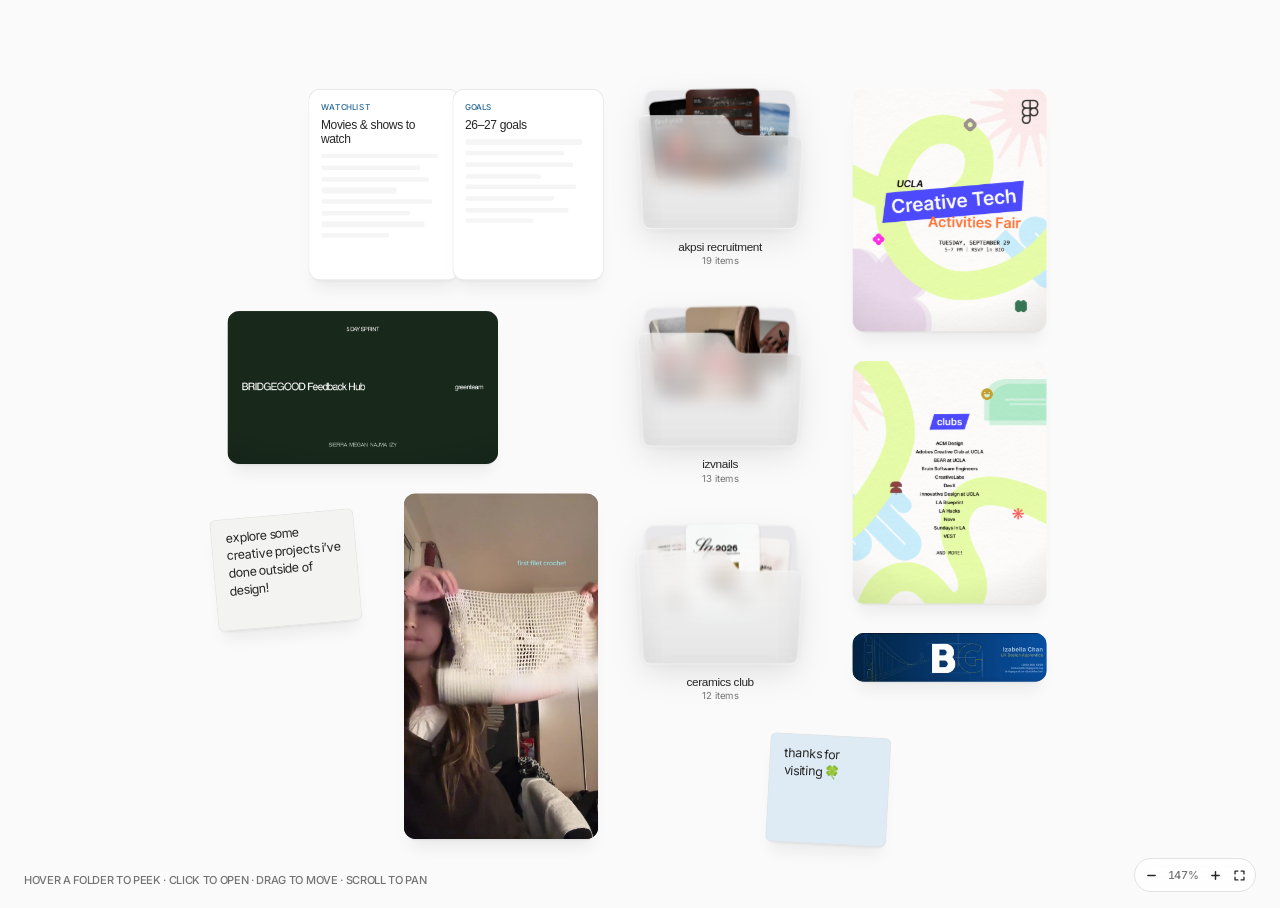
==== commit eb8062d4: "Replace the playground update log with a watchlist Co-Authored-By: Claude Opus 5.5 <noreply@anthropi" ====
--- a/playground/index.html
+++ b/playground/index.html
@@ -299,7 +299,6 @@
   <div class="toast" id="toast"></div>
 </div>
 
-<script src="../updates/log.js"></script>
 <script>
 (() => {
 const $ = id => document.getElementById(id);
@@ -347,7 +346,8 @@
       {h:'Dining room', checks:['Dining table','Dining chairs','Sideboard','Pendant light','Table linen'], done:[3]},
       {h:'Kitchen', checks:['Bar stools','Cabinet hardware','Open shelving brackets','Runner rug','Fruit bowl','Pendant over island'], done:[]}
     ]},
-  brief: LOG,  /* shared with /updates, edit ../updates/log.js */
+  watch: {title:'Movies & shows to watch', kind:'Watchlist', intro:'',
+    sections:[{h:'', checks:['the bear','fleabag','hunger games: sunrise on the reaping','you can see everything','friends'], done:[]}]},
   paint: {title:'Paint & finishes', kind:'Spec', intro:'Shortlist for each room. Samples go on the north wall and get checked at 9 am and 5 pm.',
     sections:[
       {h:'Walls', checks:['Living room: warm limewash, three samples','Kitchen: off-white eggshell','Hallway: stone, one shade darker'], done:[0]},
@@ -404,7 +404,7 @@
 /* Canvas items (world coordinates) */
 const items = [
   {type:'sticky', color:'pink', x:413, y:439, w:62, h:58, r:3, text:'thanks for visiting 🍀'},
-  {type:'doc', x:100, y:0, w:86, h:112, doc:makeDoc('brief')},
+  {type:'doc', x:100, y:0, w:86, h:112, doc:makeDoc('watch')},
   {type:'doc', x:198, y:0, w:86, h:112, doc:makeDoc('light')},
   {type:'image', x:45, y:151, w:184, h:104, img:{id:'c-fh', w:1600, h:900, src:'feedbackhub/slide-01.jpg', slides:['feedbackhub/slide-01.jpg','feedbackhub/slide-02.jpg','feedbackhub/slide-03.jpg','feedbackhub/slide-04.jpg','feedbackhub/slide-05.jpg','feedbackhub/slide-06.jpg','feedbackhub/slide-07.jpg','feedbackhub/slide-08.jpg','feedbackhub/slide-09.jpg','feedbackhub/slide-10.jpg','feedbackhub/slide-11.jpg','feedbackhub/slide-12.jpg','feedbackhub/slide-13.jpg','feedbackhub/slide-14.jpg','feedbackhub/slide-15.jpg','feedbackhub/slide-16.jpg','feedbackhub/slide-17.jpg','feedbackhub/slide-18.jpg'], name:'BRIDGEGOOD Feedback Hub', res:'1440 × 810 · 18 slides', source:'Green Team · 5-day sprint', pal:['#18281B','#9F9E96','#E3E4E3','#FFFFFF'], caption:''}},
   {type:'image', x:165, y:275, w:132, h:235, img:{id:'c-i0', w:720, h:1280, src:'canvas/hero.jpg', video:'canvas/hero.mp4', name:'crochet piece', res:'1080 × 1920', source:'Video', pal:['#231A19','#765E53','#A78D7B','#ECDFD1'], caption:''}},
